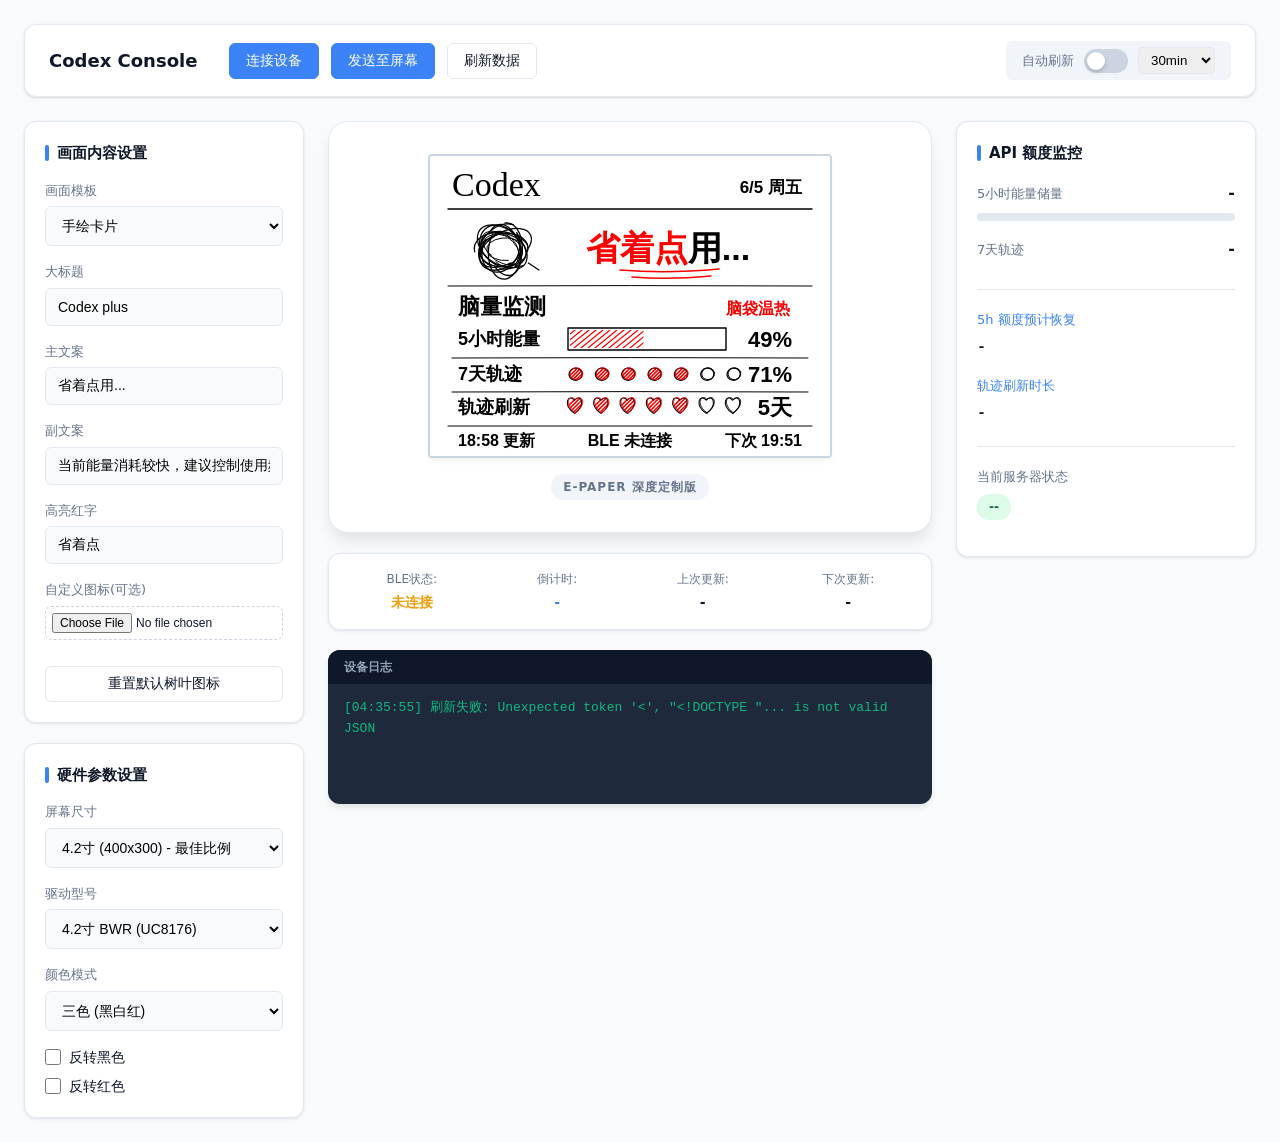
==== web/index.html @ 0728f778 "First Commit" ====
<!DOCTYPE html>
<html lang="zh-CN">
<head>
  <meta charset="utf-8">
  <meta name="viewport" content="width=device-width, initial-scale=1">
  <title>Codex 墨水屏控制台</title>
  <link rel="stylesheet" href="style.css">
</head>
<body>
<div class="app">
  <div class="toolbar">
    <div class="toolbar-left">
      <div class="brand">Codex Console</div>
      <button id="btn-connect" class="btn btn-primary" onclick="connectDevice()">连接设备</button>
      <button id="btn-send" class="btn btn-primary" onclick="sendToDevice()">发送至屏幕</button>
      <button class="btn btn-secondary" onclick="refreshData()">刷新数据</button>
    </div>
    <div class="toolbar-right">
      <div class="refresh-group">
        <span class="label">自动刷新</span>
        <label class="toggle"><input type="checkbox" id="cfg-auto-refresh"><span class="slider"></span></label>
        <select id="cfg-refresh-interval" onchange="onRefreshIntervalChange()">
          <option value="10">10min</option>
          <option value="20">20min</option>
          <option value="30" selected>30min</option>
          <option value="60">60min</option>
          <option value="custom">自定义</option>
        </select>
        <input type="number" id="cfg-custom-min" value="30" min="1" style="display:none">
      </div>
    </div>
  </div>

  <div class="main">
    <div class="sidebar sidebar-l">
      <div class="card">
        <div class="card-title">画面内容设置</div>
        <div class="field"><label>画面模板</label>
          <select id="cfg-template">
            <option value="handdraw_card" selected>手绘卡片</option>
            <option value="token_daily_card">今日 Token</option>
            <option value="image_transfer_card">图片传输</option>
          </select>
        </div>
        <div id="quota-template-fields">
          <div class="field"><label>大标题</label><input type="text" id="cfg-title" value="Codex plus"></div>
          <div class="field"><label>主文案</label><input type="text" id="cfg-headline" value="省着点用..."></div>
          <div class="field"><label>副文案</label><input type="text" id="cfg-subheadline" value="当前能量消耗较快，建议控制使用频率"></div>
          <div class="field"><label>高亮红字</label><input type="text" id="cfg-highlight" value="省着点"></div>
          
          <div class="field"><label>自定义图标(可选)</label><input type="file" id="icon-upload" accept=".png,.jpg,.jpeg,.webp"></div>
          <button class="btn btn-outline btn-full" onclick="resetIcon()">重置默认树叶图标</button>
        </div>
        <div id="image-transfer-fields" hidden>
          <div class="field"><label>传输图片</label><input type="file" id="transfer-image-upload" accept=".png,.jpg,.jpeg,.webp"></div>
          <div class="image-transfer-meta" id="transfer-image-meta">未选择图片</div>
          <button class="btn btn-outline btn-full" onclick="resetTransferImage()">清除图片</button>
        </div>
      </div>

      <div class="card">
        <div class="card-title">硬件参数设置</div>
        <div class="field"><label>屏幕尺寸</label>
          <select id="cfg-screen">
            <option value="4.2_400_300" selected>4.2寸 (400x300) - 最佳比例</option>
            <option value="2.9_128_296">2.9寸 (296x128)</option>
            <option value="2.13_122_250">2.13寸 (250x122)</option>
            <option value="2.13_104_212">2.13寸 (212x104)</option>
          </select>
        </div>
        <div class="field"><label>驱动型号</label>
          <select id="cfg-driver">
            <option value="01">4.2寸 BW (UC8176)</option>
            <option value="03" selected>4.2寸 BWR (UC8176)</option>
            <option value="04">4.2寸 BW (SSD1619)</option>
            <option value="02">4.2寸 BWR (SSD1619)</option>
          </select>
        </div>
        <div class="field"><label>颜色模式</label>
          <select id="cfg-color-mode">
            <option value="bwr" selected>三色 (黑白红)</option>
            <option value="bw">单色 (黑白)</option>
          </select>
        </div>
        <div class="check-group">
          <label class="check"><input type="checkbox" id="cfg-invert-bw"><span>反转黑色</span></label>
          <label class="check"><input type="checkbox" id="cfg-invert-red"><span>反转红色</span></label>
        </div>
      </div>
    </div>

    <div class="preview-col">
      <div class="epd-frame">
        <canvas id="preview-canvas" width="400" height="300"></canvas>
        <div class="epd-label">E-PAPER 深度定制版</div>
      </div>
      
      <div class="status-panel">
        <div class="status-item"><span>BLE状态:</span><strong id="ble-status" class="color-warn">未连接</strong></div>
        <div class="status-item"><span>倒计时:</span><strong id="countdown" class="color-primary">-</strong></div>
        <div class="status-item"><span>上次更新:</span><strong id="last-refresh-time">-</strong></div>
        <div class="status-item"><span>下次更新:</span><strong id="next-refresh-time">-</strong></div>
      </div>
      <div class="log-box-wrapper">
        <div class="log-title">设备日志</div>
        <div class="log-box" id="log"></div>
      </div>
    </div>

    <div class="sidebar sidebar-r">
      <div class="card">
        <div class="card-title">API 额度监控</div>
        <div class="quota-item">
          <div class="quota-header"><span>5小时能量储量</span><span id="q-5h-val" class="quota-val">-</span></div>
          <div class="quota-bar"><div class="fill black" id="q-5h-bar" style="width:0%"></div></div>
        </div>
        <div class="quota-item" style="margin-top: 16px;">
          <div class="quota-header"><span>7天轨迹</span><span id="q-7d-val" class="quota-val">-</span></div>
          <div class="dot-track" id="q-7d-dots"></div>
        </div>
        <div class="sep"></div>
        <div class="quota-item">
          <div class="quota-header" style="color:var(--primary)"><span>5h 额度预计恢复</span></div>
          <div style="font-size: 15px; font-weight: bold; font-family: monospace" id="q-5h-ref">-</div>
        </div>
        <div class="quota-item">
          <div class="quota-header" style="color:var(--primary)"><span>轨迹刷新时长</span></div>
          <div style="font-size: 15px; font-weight: bold; font-family: monospace" id="q-7d-ref">-</div>
        </div>
        <div class="sep"></div>
        <div class="quota-item">
          <div class="quota-header" style="margin-bottom: 8px;"><span>当前服务器状态</span></div>
          <span class="status-pill ok" id="q-status-pill">--</span>
        </div>
      </div>
    </div>
  </div>
</div>
<canvas id="hidden-icon-canvas" style="display:none"></canvas>
<script src="epd-nrf5-protocol.js"></script>
<script src="renderer.js"></script>
<script src="app.js"></script>
</body>
</html>
---- web/style.css ----
/* 全局重置与基础变量 */
* { margin: 0; padding: 0; box-sizing: border-box; }
:root {
  --bg-color: #f8fafc;
  --card-bg: #ffffff;
  --border-color: #e2e8f0;
  --text-main: #0f172a;
  --text-muted: #64748b;
  --primary: #3b82f6;
  --primary-hover: #2563eb;
  --danger: #ef4444;
  --success: #10b981;
  --warn: #f59e0b;
  --radius-sm: 6px;
  --radius-md: 12px;
  --radius-lg: 20px;
  --font-family: system-ui, -apple-system, "Segoe UI", Roboto, "Helvetica Neue", Arial, sans-serif;
}

body {
  font-family: var(--font-family);
  background-color: var(--bg-color);
  color: var(--text-main);
  line-height: 1.5;
  font-size: 14px;
}

.app {
  max-width: 1300px;
  margin: 0 auto;
  padding: 24px;
}

/* ===== 顶部工具栏 ===== */
.toolbar {
  display: flex;
  justify-content: space-between;
  align-items: center;
  background: var(--card-bg);
  padding: 16px 24px;
  border-radius: var(--radius-md);
  box-shadow: 0 1px 3px 0 rgb(0 0 0 / 0.1), 0 1px 2px -1px rgb(0 0 0 / 0.1);
  margin-bottom: 24px;
  border: 1px solid var(--border-color);
}
.toolbar-left, .toolbar-right {
  display: flex;
  align-items: center;
  gap: 12px;
}
.brand {
  display: flex;
  align-items: center;
  gap: 8px;
  font-weight: 700;
  font-size: 18px;
  color: var(--text-main);
  margin-right: 20px;
}

/* ===== 按钮通用样式 ===== */
.btn {
  display: inline-flex;
  align-items: center;
  justify-content: center;
  gap: 6px;
  padding: 8px 16px;
  font-size: 14px;
  font-weight: 500;
  border: 1px solid transparent;
  border-radius: var(--radius-sm);
  cursor: pointer;
  transition: all 0.2s cubic-bezier(0.4, 0, 0.2, 1);
  background: #fff;
  color: var(--text-main);
  border-color: var(--border-color);
}
.btn:hover { background: #f1f5f9; }
.btn:active { transform: scale(0.97); }
.btn-primary { background: var(--primary); color: white; border-color: var(--primary); }
.btn-primary:hover { background: var(--primary-hover); border-color: var(--primary-hover); }
.btn-full { width: 100%; margin-top: 10px; }

/* ===== 自动刷新组件 ===== */
.refresh-group {
  display: flex;
  align-items: center;
  gap: 10px;
  background: #f1f5f9;
  padding: 6px 16px;
  border-radius: var(--radius-sm);
}
.refresh-group .label { font-size: 13px; font-weight: 500; color: var(--text-muted); }
.refresh-group select, .refresh-group input[type=number] {
  border: 1px solid var(--border-color);
  border-radius: 4px;
  padding: 4px 8px;
  outline: none;
}

/* iOS 风格 Switch 开关 */
.toggle { position: relative; display: inline-block; width: 44px; height: 24px; }
.toggle input { opacity: 0; width: 0; height: 0; }
.toggle .slider { position: absolute; cursor: pointer; top: 0; left: 0; right: 0; bottom: 0; background-color: #cbd5e1; transition: .4s; border-radius: 24px; }
.toggle .slider:before { position: absolute; content: ""; height: 18px; width: 18px; left: 3px; bottom: 3px; background-color: white; transition: .4s; border-radius: 50%; box-shadow: 0 2px 4px rgba(0,0,0,0.2); }
.toggle input:checked + .slider { background-color: var(--success); }
.toggle input:checked + .slider:before { transform: translateX(20px); }

/* ===== 主体网格布局 ===== */
.main {
  display: grid;
  grid-template-columns: 280px 1fr 300px;
  gap: 24px;
  align-items: start;
}

/* ===== 左/右 卡片面板 ===== */
.sidebar { display: flex; flex-direction: column; gap: 20px; }
.card {
  background: var(--card-bg);
  border: 1px solid var(--border-color);
  border-radius: var(--radius-md);
  padding: 20px;
  box-shadow: 0 1px 3px 0 rgb(0 0 0 / 0.1);
}
.card-title {
  font-size: 15px;
  font-weight: 600;
  margin-bottom: 16px;
  display: flex;
  align-items: center;
}
.card-title::before {
  content: ''; display: block; width: 4px; height: 16px; background: var(--primary); border-radius: 2px; margin-right: 8px;
}

/* 表单元素 */
.field { margin-bottom: 16px; }
.field label { display: block; font-size: 13px; color: var(--text-muted); margin-bottom: 6px; font-weight: 500; }
.field input[type="text"], .field select {
  width: 100%; padding: 10px 12px; font-size: 14px;
  border: 1px solid var(--border-color); border-radius: var(--radius-sm);
  background: #f8fafc; transition: all 0.2s; outline: none;
}
.field input[type="text"]:focus, .field select:focus {
  border-color: var(--primary); background: #fff; box-shadow: 0 0 0 3px rgba(59, 130, 246, 0.1);
}
.field input[type="file"] {
  width: 100%; padding: 6px; font-size: 12px; border: 1px dashed #cbd5e1; border-radius: var(--radius-sm); background: #fff;
}
.image-transfer-meta {
  min-height: 34px;
  padding: 8px 10px;
  border: 1px solid var(--border-color);
  border-radius: var(--radius-sm);
  background: #f8fafc;
  color: var(--text-muted);
  font-size: 12px;
  line-height: 1.35;
  word-break: break-all;
}
.check-group { display: flex; flex-direction: column; gap: 8px; margin-top: 10px; }
.check { display: flex; align-items: center; gap: 8px; cursor: pointer; font-size: 14px; }
.check input[type="checkbox"] { width: 16px; height: 16px; accent-color: var(--primary); }

/* ===== 中间预览与状态区 ===== */
.preview-col { display: flex; flex-direction: column; gap: 20px; align-items: center; }

.epd-frame {
  background: var(--card-bg);
  border: 1px solid var(--border-color);
  border-radius: var(--radius-lg);
  padding: 32px;
  box-shadow: 0 10px 15px -3px rgb(0 0 0 / 0.1);
  display: flex; flex-direction: column; align-items: center;
  width: 100%;
}
#preview-canvas {
  border: 2px solid #cbd5e1;
  border-radius: 4px;
  max-width: 100%;
  box-shadow: 0 4px 6px -1px rgb(0 0 0 / 0.05);
  image-rendering: pixelated;
}
.epd-label {
  margin-top: 16px; font-size: 12px; font-weight: 600; color: var(--text-muted); letter-spacing: 1px; background: #f1f5f9; padding: 4px 12px; border-radius: 12px;
}

/* 状态信息条 */
.status-panel {
  width: 100%; display: grid; grid-template-columns: repeat(4, 1fr); gap: 12px;
  background: var(--card-bg); border: 1px solid var(--border-color); border-radius: var(--radius-md); padding: 16px; box-shadow: 0 1px 3px 0 rgb(0 0 0 / 0.1);
}
.status-item { display: flex; flex-direction: column; align-items: center; gap: 4px; font-size: 12px; color: var(--text-muted); }
.status-item strong { font-size: 14px; color: var(--text-main); }
.color-warn { color: var(--warn) !important; }
.color-primary { color: var(--primary) !important; }

/* 日志盒子 */
.log-box-wrapper { width: 100%; background: #1e293b; border-radius: var(--radius-md); overflow: hidden; box-shadow: 0 4px 6px -1px rgb(0 0 0 / 0.1); }
.log-title { background: #0f172a; color: #94a3b8; padding: 8px 16px; font-size: 12px; font-weight: 600; display: flex; justify-content: space-between; }
.log-box {
  height: 120px; overflow-y: auto; padding: 12px 16px; font-size: 13px; font-family: "Fira Code", monospace; color: #e2e8f0; line-height: 1.6;
}
.log-box div { border-bottom: 1px solid rgba(255,255,255,0.05); padding: 2px 0; }
.log-box div:last-child { border: none; color: #10b981; } /* 最新日志高亮 */

/* ===== 右侧 API 额度展示 ===== */
.quota-item { margin-bottom: 16px; }
.quota-header { display: flex; justify-content: space-between; align-items: baseline; margin-bottom: 8px; font-size: 13px; font-weight: 500; color: var(--text-muted); }
.quota-val { font-size: 16px; font-weight: 700; color: var(--text-main); font-variant-numeric: tabular-nums; }
.quota-bar { width: 100%; height: 8px; background: #e2e8f0; border-radius: 4px; overflow: hidden; }
.quota-bar .fill { height: 100%; border-radius: 4px; transition: width 0.5s ease-out; }
.quota-bar .fill.black { background: var(--text-main); }
.quota-bar .fill.primary { background: var(--primary); }

.dot-track { display: flex; justify-content: space-between; width: 100%; }
.dot-track .dot { width: 14px; height: 14px; border-radius: 50%; background: #e2e8f0; border: 2px solid var(--card-bg); box-shadow: 0 0 0 1px #cbd5e1; transition: all 0.3s; }
.dot-track .dot.filled { background: var(--text-main); border-color: var(--card-bg); box-shadow: 0 0 0 1px var(--text-main); }

.sep { height: 1px; background: var(--border-color); margin: 20px 0; }

.status-pill { display: inline-flex; padding: 4px 12px; border-radius: 12px; font-size: 12px; font-weight: 600; }
.status-pill.ok { background: #dcfce7; color: #166534; }
.status-pill.warn { background: #fef3c7; color: #92400e; }
.status-pill.bad { background: #fee2e2; color: #991b1b; }

.quota-meta { display: flex; justify-content: space-between; font-size: 12px; color: var(--text-muted); margin-top: 16px; padding-top: 16px; border-top: 1px dashed var(--border-color); }
.quota-meta strong { color: var(--text-main); }

/* 响应式调整 */
@media (max-width: 1024px) {
  .main { grid-template-columns: 1fr; }
  .toolbar { flex-direction: column; gap: 16px; align-items: stretch; }
  .toolbar-left, .toolbar-right { justify-content: space-between; }
}
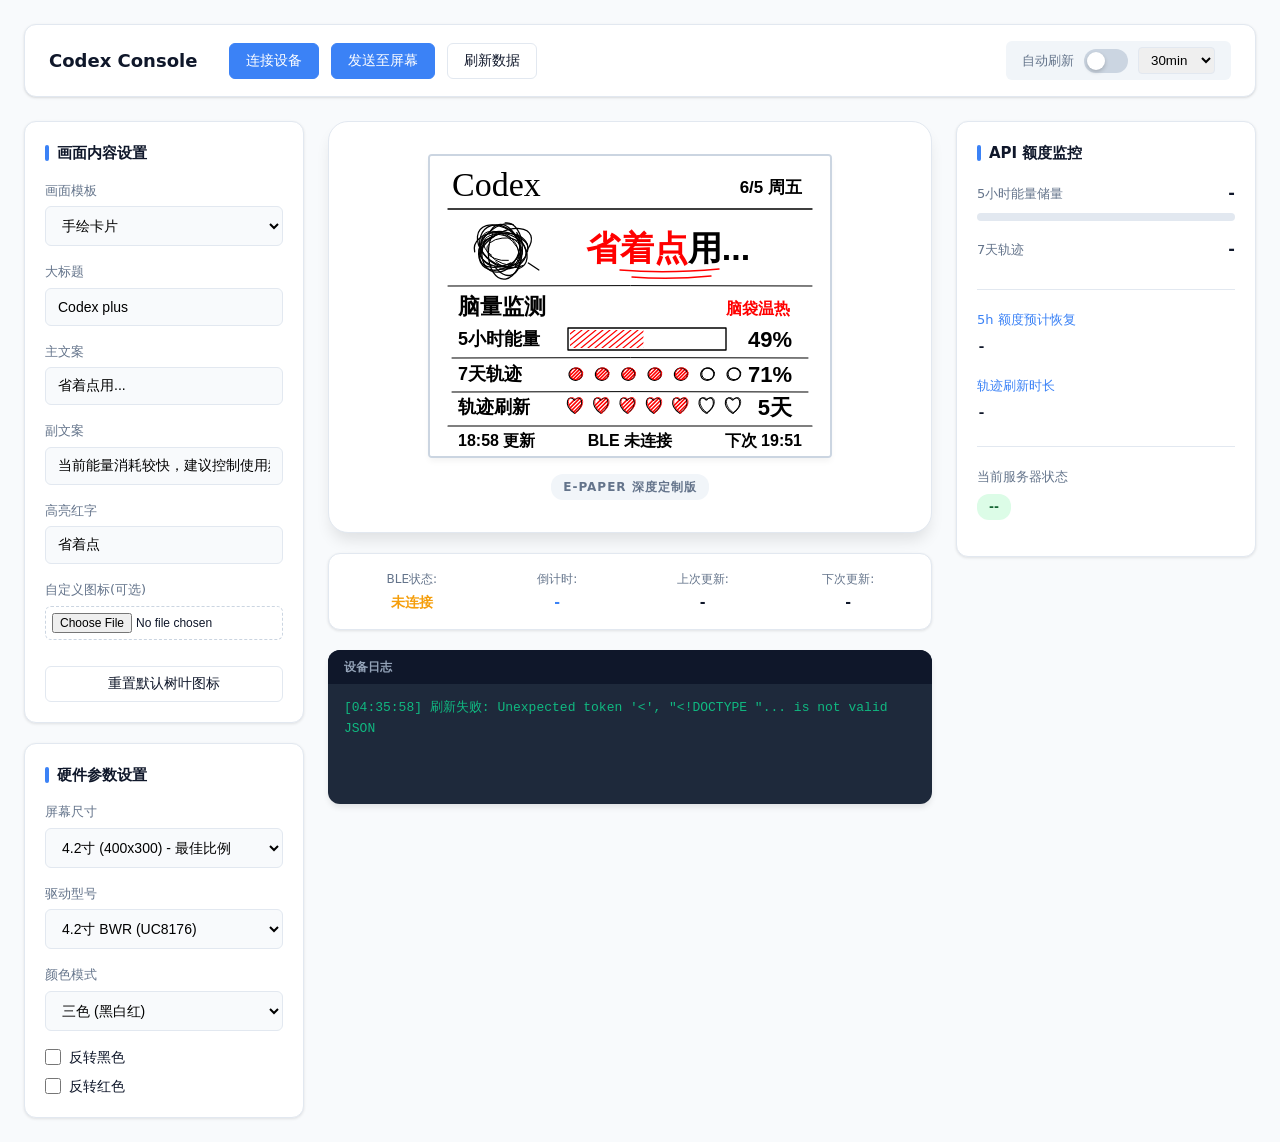
==== commit d3f2f1db: "refactor(web): 移除图片传输模板功能 - 删除了图片传输相关的全局变量 transferImage 和 transferImageFileName - 移除了 isImageTransf" ====
--- a/web/index.html
+++ b/web/index.html
@@ -39,7 +39,6 @@
           <select id="cfg-template">
             <option value="handdraw_card" selected>手绘卡片</option>
             <option value="token_daily_card">今日 Token</option>
-            <option value="image_transfer_card">图片传输</option>
           </select>
         </div>
         <div id="quota-template-fields">
@@ -50,11 +49,6 @@
           
           <div class="field"><label>自定义图标(可选)</label><input type="file" id="icon-upload" accept=".png,.jpg,.jpeg,.webp"></div>
           <button class="btn btn-outline btn-full" onclick="resetIcon()">重置默认树叶图标</button>
-        </div>
-        <div id="image-transfer-fields" hidden>
-          <div class="field"><label>传输图片</label><input type="file" id="transfer-image-upload" accept=".png,.jpg,.jpeg,.webp"></div>
-          <div class="image-transfer-meta" id="transfer-image-meta">未选择图片</div>
-          <button class="btn btn-outline btn-full" onclick="resetTransferImage()">清除图片</button>
         </div>
       </div>
 
--- a/web/style.css
+++ b/web/style.css
@@ -148,17 +148,6 @@
 .field input[type="file"] {
   width: 100%; padding: 6px; font-size: 12px; border: 1px dashed #cbd5e1; border-radius: var(--radius-sm); background: #fff;
 }
-.image-transfer-meta {
-  min-height: 34px;
-  padding: 8px 10px;
-  border: 1px solid var(--border-color);
-  border-radius: var(--radius-sm);
-  background: #f8fafc;
-  color: var(--text-muted);
-  font-size: 12px;
-  line-height: 1.35;
-  word-break: break-all;
-}
 .check-group { display: flex; flex-direction: column; gap: 8px; margin-top: 10px; }
 .check { display: flex; align-items: center; gap: 8px; cursor: pointer; font-size: 14px; }
 .check input[type="checkbox"] { width: 16px; height: 16px; accent-color: var(--primary); }
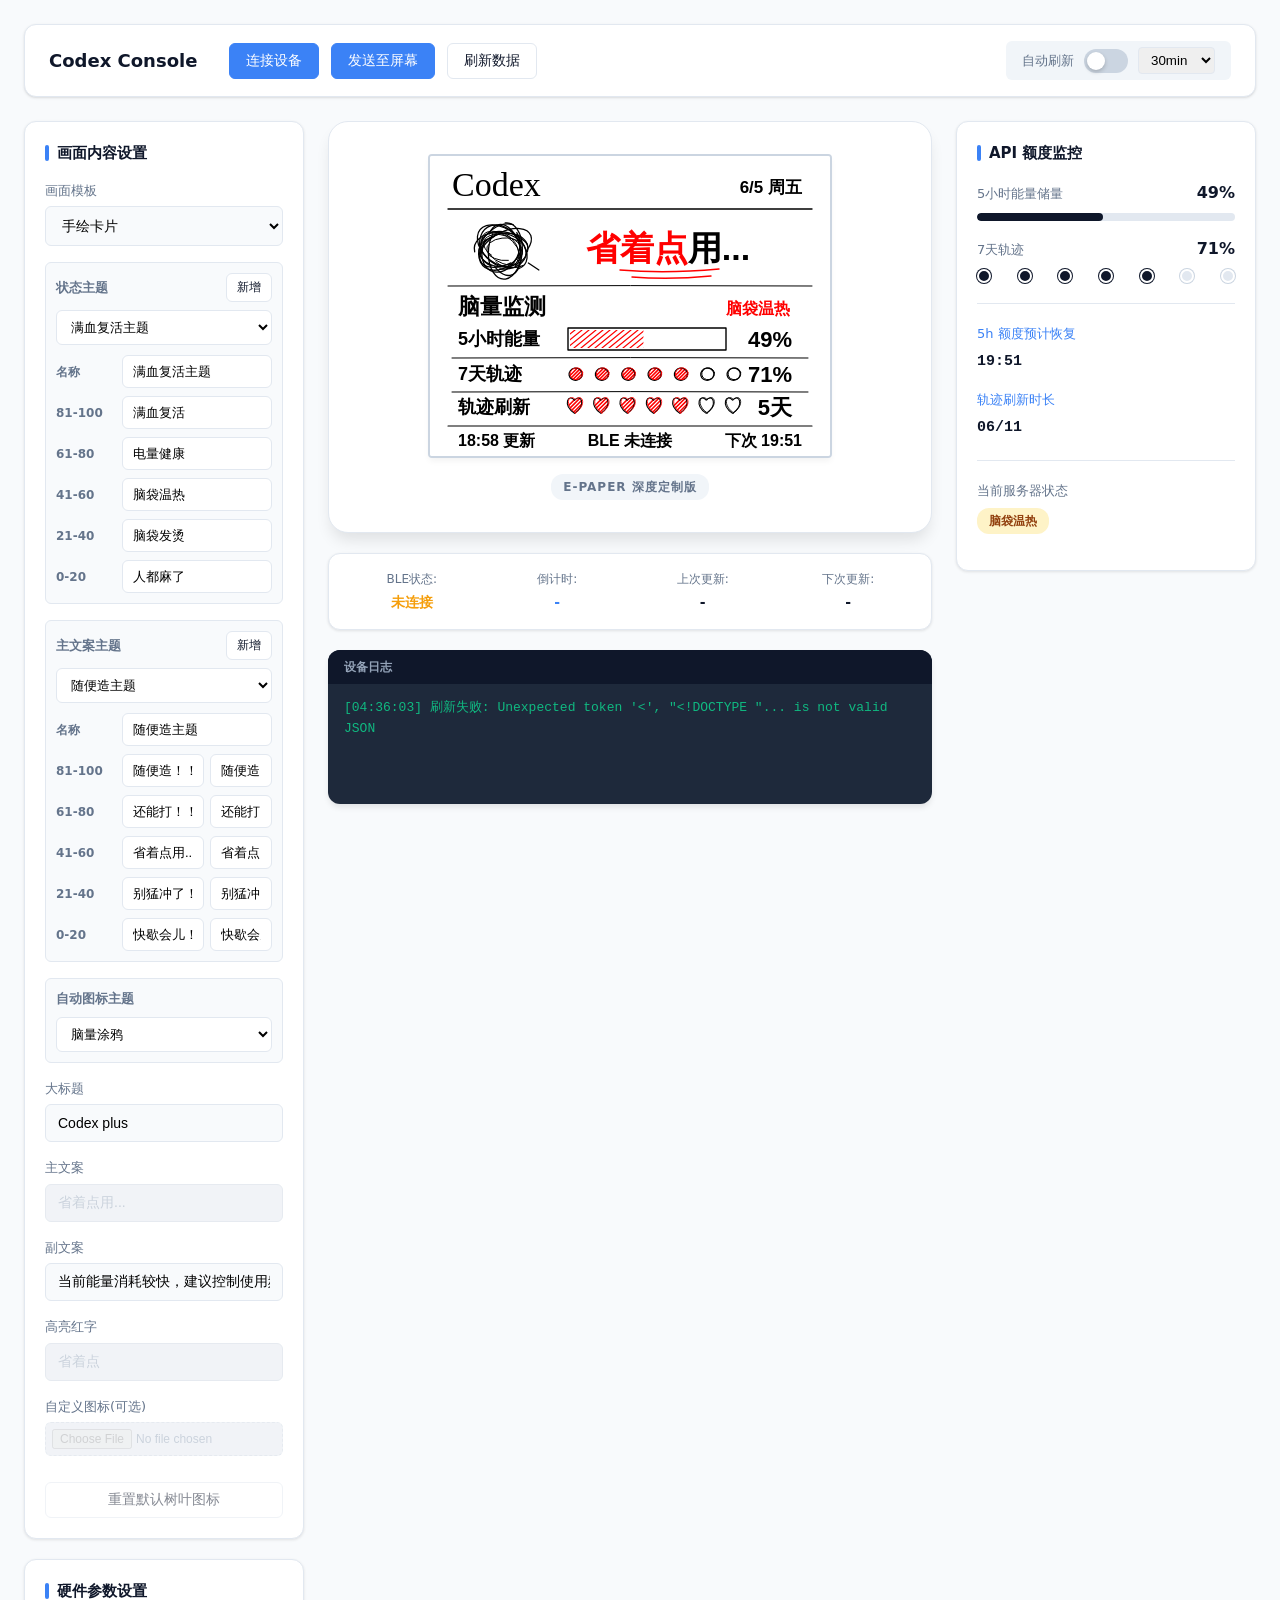
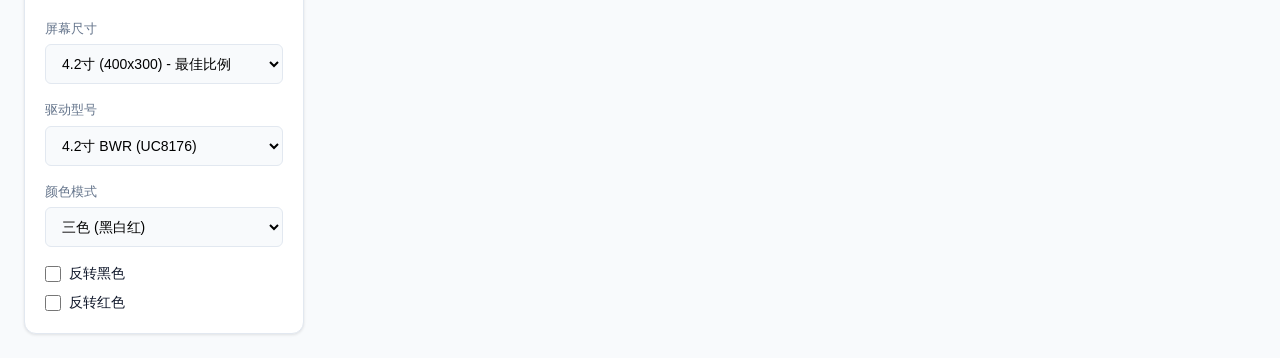
==== commit 50daf871: "feat(app): 添加自动图标主题和可配置配额主题功能 - 新增 autoIconThemeId 配置选项和对应的下拉选择器 - 实现多种自动图标主题（脑量涂鸦、元气小猫、打气兔兔等） - 添加配" ====
--- a/web/index.html
+++ b/web/index.html
@@ -39,7 +39,30 @@
           <select id="cfg-template">
             <option value="handdraw_card" selected>手绘卡片</option>
             <option value="token_daily_card">今日 Token</option>
+            <option value="custom_token_daily_card">自定义今日token</option>
           </select>
+        </div>
+        <div class="theme-block">
+          <div class="theme-head">
+            <label>状态主题</label>
+            <button type="button" class="btn btn-outline btn-mini" id="btn-add-status-theme">新增</button>
+          </div>
+          <select id="cfg-status-theme"></select>
+          <div id="status-theme-editor" class="theme-editor"></div>
+        </div>
+        <div class="theme-block">
+          <div class="theme-head">
+            <label>主文案主题</label>
+            <button type="button" class="btn btn-outline btn-mini" id="btn-add-headline-theme">新增</button>
+          </div>
+          <select id="cfg-headline-theme"></select>
+          <div id="headline-theme-editor" class="theme-editor"></div>
+        </div>
+        <div class="theme-block">
+          <div class="theme-head">
+            <label>自动图标主题</label>
+          </div>
+          <select id="cfg-auto-icon-theme"></select>
         </div>
         <div id="quota-template-fields">
           <div class="field"><label>大标题</label><input type="text" id="cfg-title" value="Codex plus"></div>
--- a/web/style.css
+++ b/web/style.css
@@ -148,6 +148,25 @@
 .field input[type="file"] {
   width: 100%; padding: 6px; font-size: 12px; border: 1px dashed #cbd5e1; border-radius: var(--radius-sm); background: #fff;
 }
+.field input:disabled, .field select:disabled, .btn:disabled {
+  opacity: 0.48; cursor: not-allowed;
+}
+.theme-block {
+  margin: 0 0 16px; padding: 10px; border: 1px solid var(--border-color);
+  border-radius: var(--radius-sm); background: #f8fafc;
+}
+.theme-head { display: flex; align-items: center; justify-content: space-between; gap: 8px; margin-bottom: 8px; }
+.theme-head label { font-size: 13px; color: var(--text-muted); font-weight: 600; }
+.theme-block select, .theme-editor input[type="text"] {
+  width: 100%; padding: 8px 10px; font-size: 13px;
+  border: 1px solid var(--border-color); border-radius: var(--radius-sm);
+  background: #fff; outline: none;
+}
+.theme-editor { margin-top: 10px; display: grid; gap: 8px; }
+.theme-row { display: grid; grid-template-columns: 58px 1fr; align-items: center; gap: 8px; }
+.theme-row label { font-size: 12px; color: var(--text-muted); font-weight: 600; }
+.theme-duo { display: grid; grid-template-columns: 1fr 0.75fr; gap: 6px; }
+.btn-mini { padding: 5px 10px; font-size: 12px; }
 .check-group { display: flex; flex-direction: column; gap: 8px; margin-top: 10px; }
 .check { display: flex; align-items: center; gap: 8px; cursor: pointer; font-size: 14px; }
 .check input[type="checkbox"] { width: 16px; height: 16px; accent-color: var(--primary); }
@@ -217,6 +236,27 @@
 .quota-meta { display: flex; justify-content: space-between; font-size: 12px; color: var(--text-muted); margin-top: 16px; padding-top: 16px; border-top: 1px dashed var(--border-color); }
 .quota-meta strong { color: var(--text-main); }
 
+/* 控件禁用状态样式 - 模板联动 */
+.field input[disabled],
+.field select[disabled] {
+  background: #e2e8f0;
+  color: #94a3b8;
+  cursor: not-allowed;
+  border-color: #cbd5e1;
+}
+.field input[type="file"][disabled] {
+  background: #e2e8f0;
+  color: #94a3b8;
+  cursor: not-allowed;
+  border-color: #cbd5e1;
+}
+.btn[disabled],
+.btn-outline[disabled] {
+  opacity: 0.5;
+  cursor: not-allowed;
+  pointer-events: none;
+}
+
 /* 响应式调整 */
 @media (max-width: 1024px) {
   .main { grid-template-columns: 1fr; }
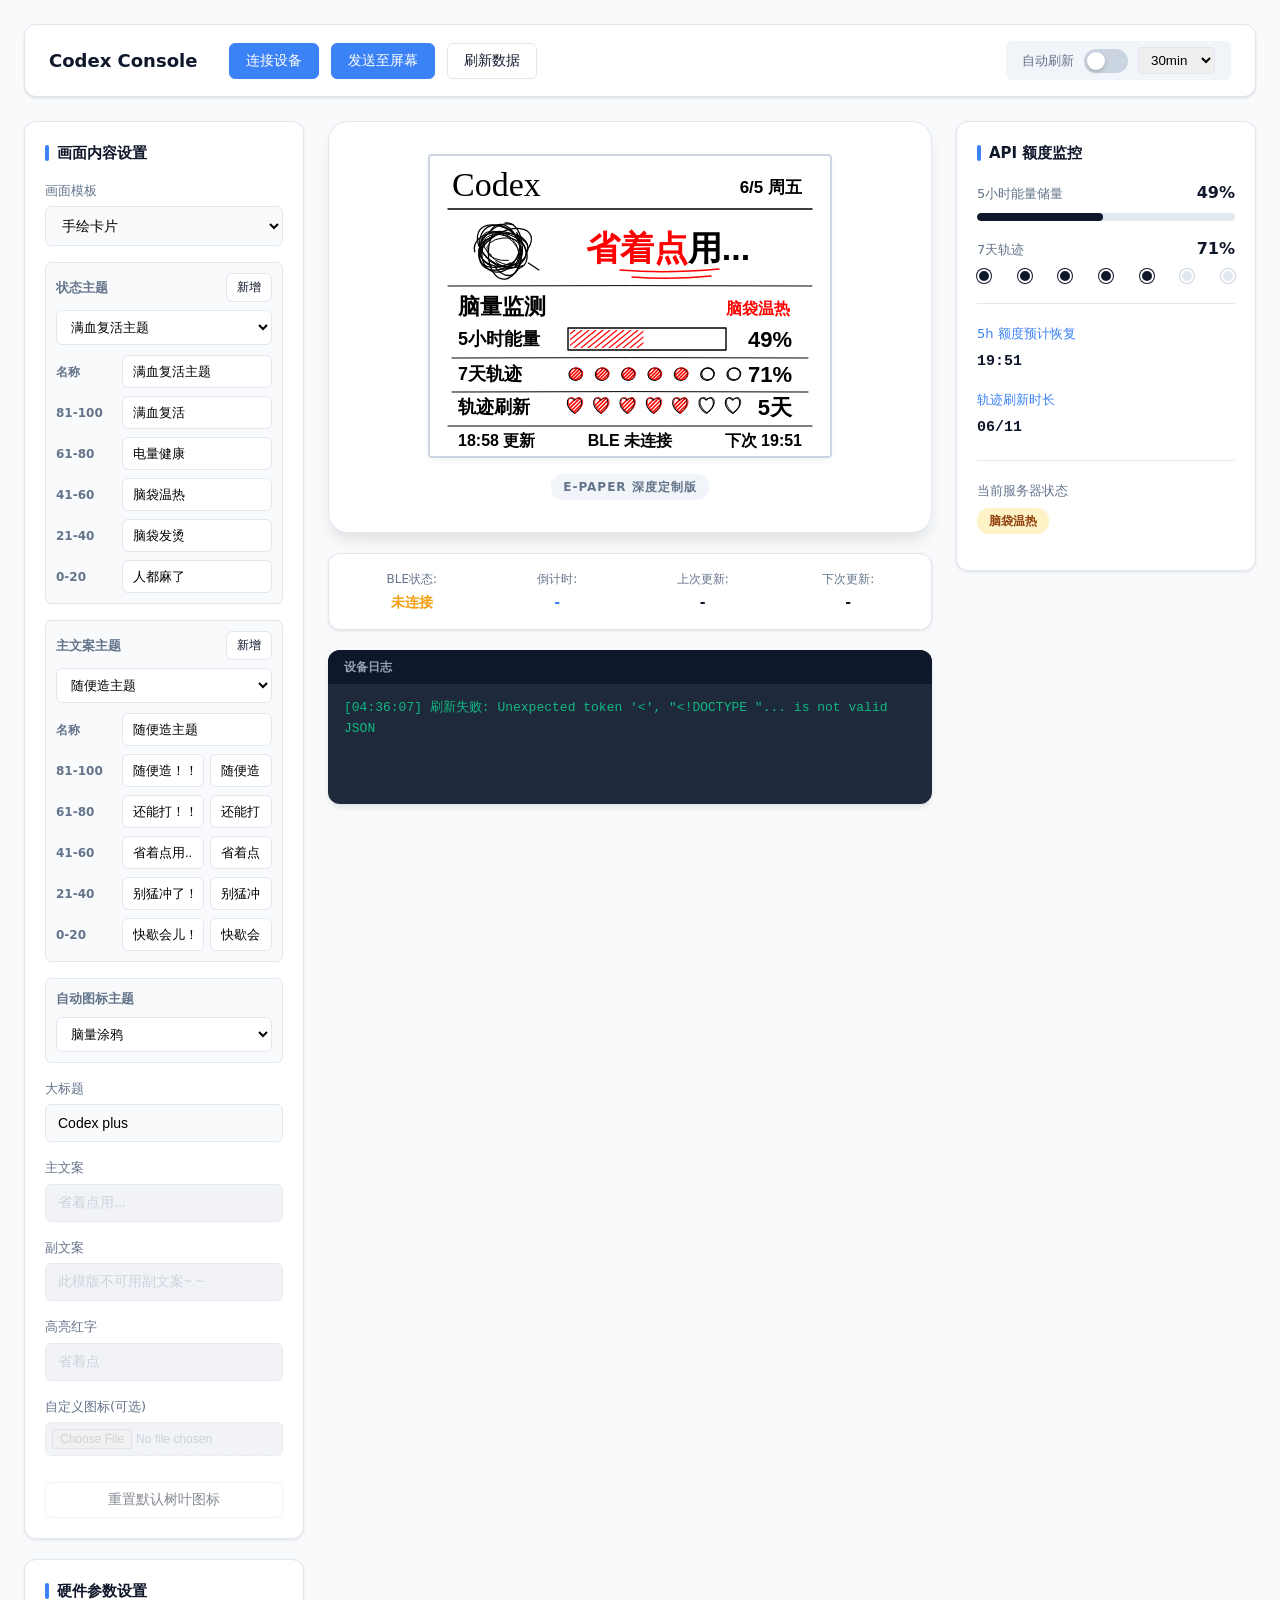
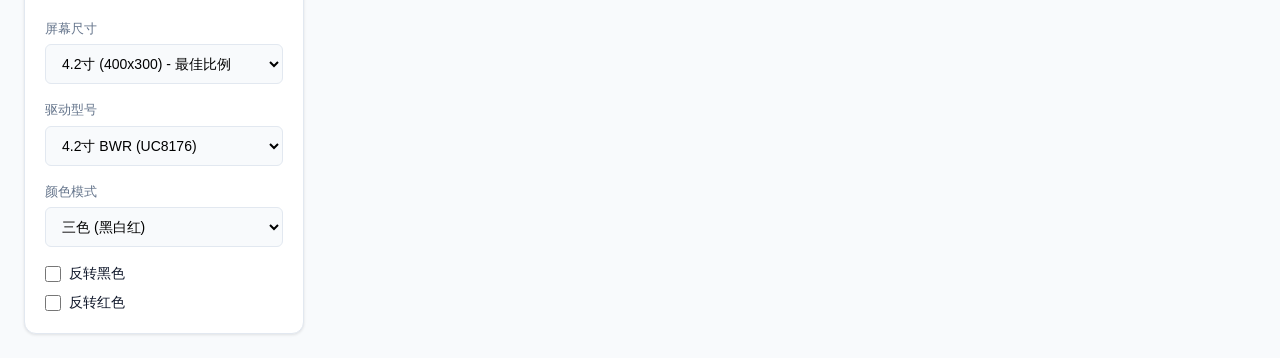
==== commit 18706bf0: "feat(config): 禁用模板副文案输入功能 - 添加 disabledSubheadlineText 常量定义 - 创建 setDisabledSubheadlineText 函数来设置副文案" ====
--- a/web/index.html
+++ b/web/index.html
@@ -67,7 +67,7 @@
         <div id="quota-template-fields">
           <div class="field"><label>大标题</label><input type="text" id="cfg-title" value="Codex plus"></div>
           <div class="field"><label>主文案</label><input type="text" id="cfg-headline" value="省着点用..."></div>
-          <div class="field"><label>副文案</label><input type="text" id="cfg-subheadline" value="当前能量消耗较快，建议控制使用频率"></div>
+          <div class="field"><label>副文案</label><input type="text" id="cfg-subheadline" value="此模版不可用副文案~.~" disabled></div>
           <div class="field"><label>高亮红字</label><input type="text" id="cfg-highlight" value="省着点"></div>
           
           <div class="field"><label>自定义图标(可选)</label><input type="file" id="icon-upload" accept=".png,.jpg,.jpeg,.webp"></div>
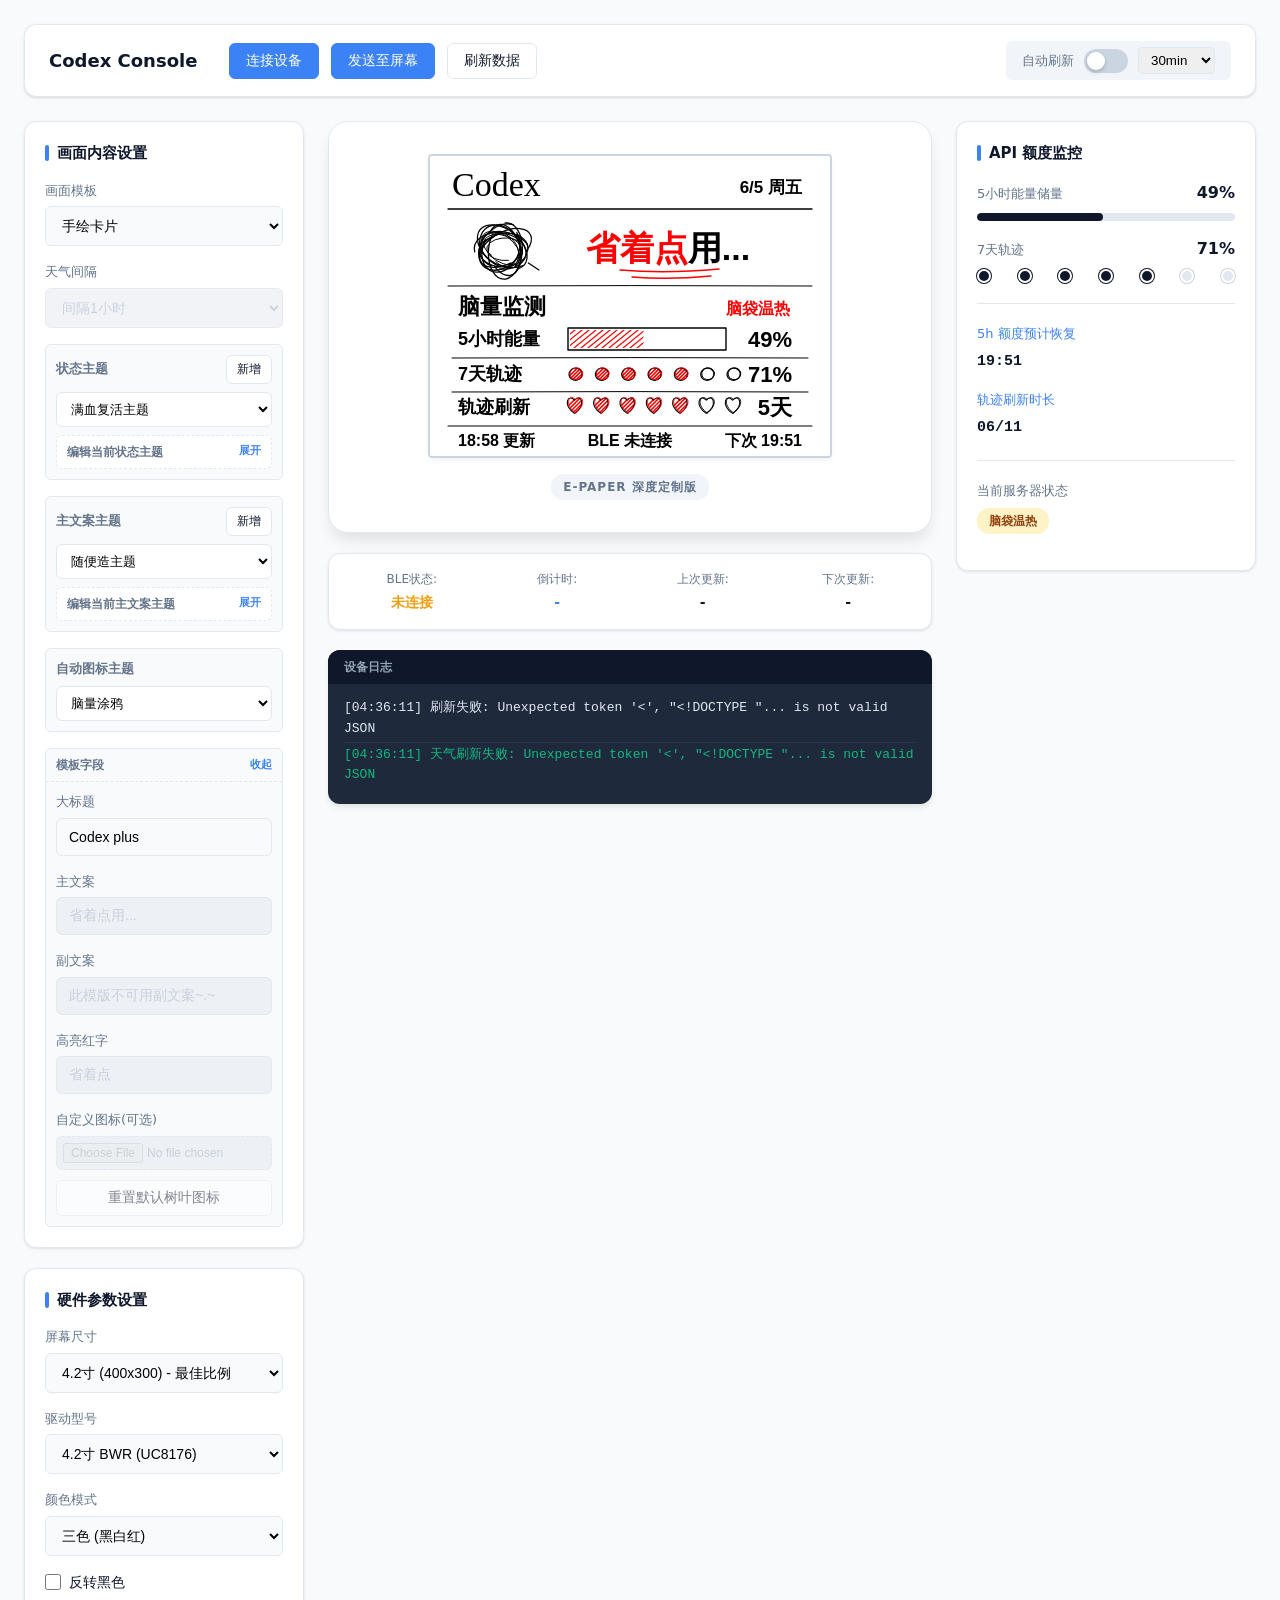
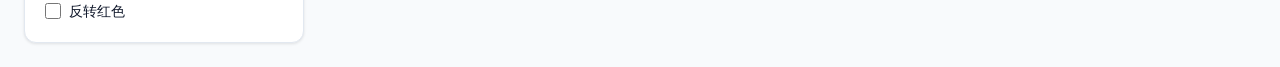
==== commit 491fd01c: "feat(web): 添加天气预报功能支持 - 在 .gitignore 中添加环境变量和 Python 缓存文件忽略规则 - 添加 weatherStatus 全局状态对象用于管理天气数据 - 在用" ====
--- a/web/index.html
+++ b/web/index.html
@@ -40,6 +40,13 @@
             <option value="handdraw_card" selected>手绘卡片</option>
             <option value="token_daily_card">今日 Token</option>
             <option value="custom_token_daily_card">自定义今日token</option>
+            <option value="weather_token_card">天气 Token</option>
+          </select>
+        </div>
+        <div class="field"><label>天气间隔</label>
+          <select id="cfg-weather-interval" disabled>
+            <option value="1" selected>间隔1小时</option>
+            <option value="2">间隔2小时</option>
           </select>
         </div>
         <div class="theme-block">
@@ -48,7 +55,10 @@
             <button type="button" class="btn btn-outline btn-mini" id="btn-add-status-theme">新增</button>
           </div>
           <select id="cfg-status-theme"></select>
-          <div id="status-theme-editor" class="theme-editor"></div>
+          <details class="theme-detail" id="status-theme-detail">
+            <summary>编辑当前状态主题</summary>
+            <div id="status-theme-editor" class="theme-editor"></div>
+          </details>
         </div>
         <div class="theme-block">
           <div class="theme-head">
@@ -56,7 +66,10 @@
             <button type="button" class="btn btn-outline btn-mini" id="btn-add-headline-theme">新增</button>
           </div>
           <select id="cfg-headline-theme"></select>
-          <div id="headline-theme-editor" class="theme-editor"></div>
+          <details class="theme-detail" id="headline-theme-detail">
+            <summary>编辑当前主文案主题</summary>
+            <div id="headline-theme-editor" class="theme-editor"></div>
+          </details>
         </div>
         <div class="theme-block">
           <div class="theme-head">
@@ -64,15 +77,18 @@
           </div>
           <select id="cfg-auto-icon-theme"></select>
         </div>
-        <div id="quota-template-fields">
-          <div class="field"><label>大标题</label><input type="text" id="cfg-title" value="Codex plus"></div>
-          <div class="field"><label>主文案</label><input type="text" id="cfg-headline" value="省着点用..."></div>
-          <div class="field"><label>副文案</label><input type="text" id="cfg-subheadline" value="此模版不可用副文案~.~" disabled></div>
-          <div class="field"><label>高亮红字</label><input type="text" id="cfg-highlight" value="省着点"></div>
-          
-          <div class="field"><label>自定义图标(可选)</label><input type="file" id="icon-upload" accept=".png,.jpg,.jpeg,.webp"></div>
-          <button class="btn btn-outline btn-full" onclick="resetIcon()">重置默认树叶图标</button>
-        </div>
+        <details class="template-detail" id="template-fields-detail" open>
+          <summary>模板字段</summary>
+          <div id="quota-template-fields">
+            <div class="field"><label>大标题</label><input type="text" id="cfg-title" value="Codex plus"></div>
+            <div class="field"><label>主文案</label><input type="text" id="cfg-headline" value="省着点用..."></div>
+            <div class="field"><label>副文案</label><input type="text" id="cfg-subheadline" value="此模版不可用副文案~.~" disabled></div>
+            <div class="field"><label>高亮红字</label><input type="text" id="cfg-highlight" value="省着点"></div>
+            
+            <div class="field"><label>自定义图标(可选)</label><input type="file" id="icon-upload" accept=".png,.jpg,.jpeg,.webp"></div>
+            <button class="btn btn-outline btn-full" onclick="resetIcon()">重置默认树叶图标</button>
+          </div>
+        </details>
       </div>
 
       <div class="card">
--- a/web/style.css
+++ b/web/style.css
@@ -162,7 +162,67 @@
   border: 1px solid var(--border-color); border-radius: var(--radius-sm);
   background: #fff; outline: none;
 }
-.theme-editor { margin-top: 10px; display: grid; gap: 8px; }
+.theme-block select:disabled, .theme-editor input[type="text"]:disabled {
+  opacity: 0.5; cursor: not-allowed; background: #eef2f7; color: var(--text-muted);
+}
+.theme-block.is-disabled {
+  opacity: 0.62;
+}
+.theme-block.is-disabled * {
+  cursor: not-allowed;
+}
+.theme-detail {
+  margin-top: 8px;
+  border: 1px dashed var(--border-color);
+  border-radius: var(--radius-sm);
+  background: #fff;
+}
+.theme-detail summary, .template-detail summary {
+  list-style: none;
+  cursor: pointer;
+  padding: 7px 10px;
+  font-size: 12px;
+  font-weight: 600;
+  color: var(--text-muted);
+  display: flex;
+  align-items: center;
+  justify-content: space-between;
+}
+.theme-detail summary::-webkit-details-marker, .template-detail summary::-webkit-details-marker { display: none; }
+.theme-detail summary::after, .template-detail summary::after {
+  content: '展开';
+  font-size: 11px;
+  color: var(--primary);
+}
+.theme-detail[open] summary, .template-detail[open] summary {
+  border-bottom: 1px dashed var(--border-color);
+}
+.theme-detail[open] summary::after, .template-detail[open] summary::after {
+  content: '收起';
+}
+.theme-detail.is-disabled, .template-detail.is-disabled {
+  opacity: 0.55;
+}
+.theme-detail.is-disabled summary, .template-detail.is-disabled summary {
+  cursor: not-allowed;
+}
+.theme-detail.is-disabled summary::after, .template-detail.is-disabled summary::after {
+  content: '不可用';
+  color: var(--text-muted);
+}
+.theme-editor { padding: 10px; display: grid; gap: 8px; }
+.template-detail {
+  margin-top: 4px;
+  border: 1px solid var(--border-color);
+  border-radius: var(--radius-sm);
+  background: #f8fafc;
+}
+#quota-template-fields {
+  padding: 10px;
+}
+#quota-template-fields .field:last-of-type {
+  margin-bottom: 0;
+}
 .theme-row { display: grid; grid-template-columns: 58px 1fr; align-items: center; gap: 8px; }
 .theme-row label { font-size: 12px; color: var(--text-muted); font-weight: 600; }
 .theme-duo { display: grid; grid-template-columns: 1fr 0.75fr; gap: 6px; }
